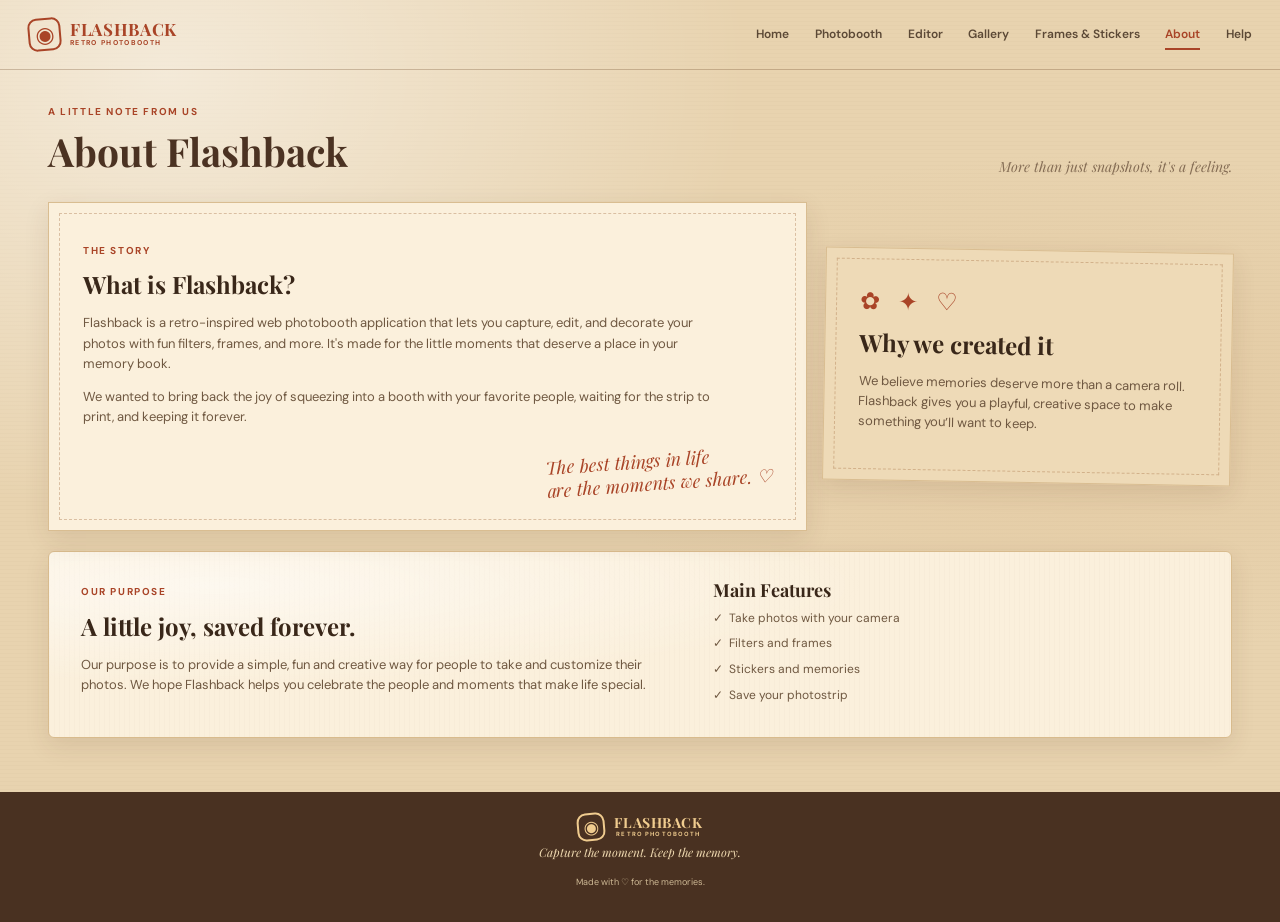
==== pages/about.html @ 4060806b "." ====
<!doctype html>
<html lang="en">
<head><meta charset="utf-8"><meta name="viewport" content="width=device-width, initial-scale=1"><meta name="theme-color" content="#f3dfbb"><title>About Flashback</title><link rel="stylesheet" href="../css/style.css"><link rel="stylesheet" href="../css/responsive.css"></head>
<body><header class="site-header"><a class="brand" href="../index.html"><span class="brand-mark">◉</span><span><strong>FLASHBACK</strong><small>RETRO PHOTOBOOTH</small></span></a><button class="menu-toggle" aria-label="Toggle navigation" aria-expanded="false">☰</button><nav class="site-nav"><a href="../index.html">Home</a><a href="photobooth.html">Photobooth</a><a href="editor.html">Editor</a><a href="gallery.html">Gallery</a><a href="frames-stickers.html">Frames &amp; Stickers</a><a class="active" href="about.html">About</a><a href="help.html">Help</a></nav></header>
<main class="page-wrap"><div class="page-title"><div><span class="eyebrow">A LITTLE NOTE FROM US</span><h1>About Flashback</h1></div><p>More than just snapshots, it's a feeling.</p></div>
  <section class="about-layout"><article class="about-paper paper-card"><span class="eyebrow">THE STORY</span><h2>What is Flashback?</h2><p>Flashback is a retro-inspired web photobooth application that lets you capture, edit, and decorate your photos with fun filters, frames, and more. It's made for the little moments that deserve a place in your memory book.</p><p>We wanted to bring back the joy of squeezing into a booth with your favorite people, waiting for the strip to print, and keeping it forever.</p><div class="handwritten">The best things in life<br>are the moments we share. ♡</div></article><article class="about-paper about-note"><span>✿ &nbsp; ✦ &nbsp; ♡</span><h2>Why we created it</h2><p>We believe memories deserve more than a camera roll. Flashback gives you a playful, creative space to make something you’ll want to keep.</p></article></section>
  <section class="paper-card purpose-card"><div><span class="eyebrow">OUR PURPOSE</span><h2>A little joy, saved forever.</h2><p>Our purpose is to provide a simple, fun and creative way for people to take and customize their photos. We hope Flashback helps you celebrate the people and moments that make life special.</p></div><div class="purpose-features"><h3>Main Features</h3><p>✓ &nbsp;Take photos with your camera</p><p>✓ &nbsp;Filters and frames</p><p>✓ &nbsp;Stickers and memories</p><p>✓ &nbsp;Save your photostrip</p></div></section>
</main><footer class="site-footer"><a class="brand brand-light" href="../index.html"><span class="brand-mark">◉</span><span><strong>FLASHBACK</strong><small>RETRO PHOTOBOOTH</small></span></a><p>Capture the moment. Keep the memory.</p><small>Made with ♡ for the memories.</small></footer><script src="../js/main.js"></script></body></html>
---- css/style.css ----
@import url('https://fonts.googleapis.com/css2?family=DM+Sans:wght@400;500;600;700&family=Playfair+Display:wght@500;600;700;800&display=swap');

:root {
  --paper: #f5e6c9;
  --paper-light: #fbf0dc;
  --paper-deep: #ead3ac;
  --ink: #392719;
  --muted: #856d55;
  --rust: #a94427;
  --rust-dark: #87341f;
  --line: #d9bd91;
  --sage: #75866c;
  --shadow: 0 8px 24px rgba(79, 49, 24, .11);
  --serif: 'Playfair Display', Georgia, serif;
  --sans: 'DM Sans', 'Segoe UI', sans-serif;
}

* { box-sizing: border-box; }
html { scroll-behavior: smooth; }
body {
  margin: 0;
  min-height: 100vh;
  color: var(--ink);
  font-family: var(--sans);
  background-color: #e8d3af;
  background-image: radial-gradient(ellipse at 13% 8%, rgba(255,255,255,.52), transparent 37%), radial-gradient(ellipse at 85% 44%, rgba(200,151,94,.15), transparent 35%), repeating-linear-gradient(0deg, rgba(116,83,49,.022) 0, rgba(116,83,49,.022) 1px, transparent 1px, transparent 4px);
  line-height: 1.55;
}
a { color: inherit; }
button, input, select { font: inherit; }
button, a { -webkit-tap-highlight-color: transparent; }
button:focus-visible, a:focus-visible, input:focus-visible, select:focus-visible, summary:focus-visible { outline: 3px solid #d07c4f; outline-offset: 3px; }
.filter-options { display: grid; grid-template-columns: repeat(4, minmax(0, 1fr)); gap: 5px; }
.filter-option { flex: 1; min-width: 0; padding: 4px; border: 1px solid transparent; border-radius: 6px; color: #705840; background: none; cursor: pointer; }
.filter-option.selected { border-color: #d9b98a; background: #f1dfbe; }
.filter-option small { display: block; font-size: 9px; }
.filter-swatch { display: block; height: 43px; border: 1px solid #c5a57a; border-radius: 5px; background: linear-gradient(145deg,#d5a77d 0 40%,#7e674e 41% 64%,#efd8aa 65%); }
.swatch-mono { filter: grayscale(1); }
.swatch-vintage { filter: sepia(.62) saturate(.75); }
.swatch-sepia { filter: sepia(1); }
.swatch-warm { filter: sepia(.24) saturate(1.2); }
.swatch-cool { filter: hue-rotate(12deg) saturate(.9); }
.swatch-faded { filter: saturate(.7) contrast(.85) brightness(1.08); }
.swatch-dramatic { filter: contrast(1.3) saturate(1.15); }
.site-header {
  min-height: 70px; max-width: 1420px; margin: 0 auto; padding: 10px 28px;
  display: flex; align-items: center; justify-content: space-between; gap: 24px;
  border-bottom: 1px solid rgba(116,81,48,.3);
}
.brand { display: inline-flex; align-items: center; gap: 9px; text-decoration: none; color: var(--rust); flex-shrink: 0; }
.brand-mark { width: 33px; height: 33px; border: 2px solid currentColor; border-radius: 9px; display: grid; place-items: center; font-size: 22px; line-height: 1; transform: rotate(-5deg); }
.brand strong { display: block; font-family: var(--serif); font-size: 17px; line-height: 1.1; letter-spacing: .04em; }
.brand small { display: block; font-size: 7px; letter-spacing: .19em; font-weight: 700; }
.site-nav { display: flex; align-items: center; gap: clamp(12px, 2vw, 28px); }
.site-nav a { position: relative; text-decoration: none; color: #5c4936; font-size: 12px; font-weight: 600; white-space: nowrap; padding: 8px 0; }
.site-nav a::after { content: ''; position: absolute; left: 0; right: 100%; bottom: 2px; height: 2px; background: var(--rust); transition: right .2s ease; }
.site-nav a:hover::after, .site-nav a.active::after { right: 0; }
.site-nav a.active { color: var(--rust); }
.menu-toggle { display: none; border: 1px solid var(--line); border-radius: 8px; background: var(--paper-light); color: var(--rust); padding: 7px 10px; cursor: pointer; }
main { max-width: 1240px; margin: 0 auto; padding: 28px 28px 54px; }
.paper-card { background-color: var(--paper-light); background-image: radial-gradient(ellipse at 14% 18%, rgba(255,255,255,.55), transparent 45%), repeating-linear-gradient(90deg, rgba(117,81,45,.022) 0, rgba(117,81,45,.022) 1px, transparent 1px, transparent 5px); border: 1px solid #d8bb8d; box-shadow: var(--shadow); }
.hero { min-height: 350px; position: relative; display: grid; grid-template-columns: 1.1fr .9fr; overflow: hidden; border-radius: 9px; padding: 45px 6.2%; }
.hero::before, .about-paper::before { content: ''; position: absolute; inset: 10px; border: 1px dashed rgba(157,99,53,.34); pointer-events: none; }
.hero-copy { position: relative; z-index: 1; align-self: center; }
.eyebrow { color: var(--rust); font-size: 10px; font-weight: 700; letter-spacing: .16em; }
.hero h1 { color: var(--rust); font: 800 clamp(42px, 6vw, 69px)/1 var(--serif); letter-spacing: -.04em; margin: 14px 0 0; }
.hero-subtitle { color: #75482e; font-family: var(--serif); font-size: 17px; font-weight: 700; letter-spacing: .16em; margin: 4px 0 17px; }
.hero-description { font: italic 19px/1.5 var(--serif); margin: 0 0 19px; }
.button-row { display: flex; gap: 10px; flex-wrap: wrap; }
.button { display: inline-flex; align-items: center; justify-content: center; gap: 7px; min-height: 38px; padding: 9px 16px; border: 1px solid transparent; border-radius: 7px; text-decoration: none; font-size: 11px; font-weight: 700; cursor: pointer; transition: transform .16s, background .16s, box-shadow .16s; }
.button:hover { transform: translateY(-1px); box-shadow: 0 4px 11px rgba(89,53,29,.16); }
.button-primary { background: var(--rust); color: #fff6e8; border-color: var(--rust); }
.button-primary:hover { background: var(--rust-dark); }
.button-outline { background: rgba(255,249,237,.66); color: var(--rust); border-color: #bd704e; }
.hero-art { position: relative; min-height: 250px; }
.booth { position: absolute; z-index: 1; height: 236px; width: 155px; right: 24%; bottom: -5px; border: 7px solid #96512c; border-radius: 10px 10px 4px 4px; background: linear-gradient(90deg,#c27b43,#efbd78 22%,#b76532 50%,#d79959 77%,#9a522c); box-shadow: 7px 8px 0 rgba(91,53,29,.22), inset 0 0 0 3px rgba(255,225,172,.42); transform: rotate(2deg); }
.booth::before { content: ''; position: absolute; top: 41px; left: 14px; right: 14px; height: 170px; background: #4d211a; border: 5px solid #6d3725; border-radius: 50% 50% 0 0 / 22% 22% 0 0; }
.booth-sign { position: absolute; z-index: 2; top: 10px; left: 13px; right: 13px; height: 22px; display: grid; place-items: center; font-size: 8px; font-weight: 800; letter-spacing: .08em; background: #edcf9e; color: #6d3823; border: 1px solid #a86c42; }
.booth-curtain { position: absolute; z-index: 3; top: 44px; left: 29px; right: 29px; bottom: 7px; background: linear-gradient(90deg,#752c21,#a3472c 20%,#6e2c22 47%,#9d4429 80%,#5e261c); clip-path: polygon(0 0,100% 0,86% 100%,14% 100%); box-shadow: inset 7px 0 6px rgba(34,11,7,.34); }
.booth-foot { position: absolute; bottom: -16px; left: 18px; right: 18px; height: 13px; background: #754326; }
.film { position: absolute; z-index: 0; height: 20px; left: 9%; right: 5%; top: 18px; border-top: 7px dotted #7a543a; border-bottom: 7px dotted #7a543a; color: #7a543a; font-size: 10px; letter-spacing: .4em; transform: rotate(-7deg); opacity: .9; }
.film-one { padding-left: 10px; }
.polaroid { position: absolute; z-index: 3; width: 75px; height: 98px; padding: 6px 6px 17px; background: #fff4df; box-shadow: 2px 4px 8px #74533666; }
.polaroid-one { left: 10%; top: 74px; transform: rotate(-13deg); }
.polaroid-two { right: 5%; top: 91px; transform: rotate(12deg); }
.photo-placeholder { height: 100%; display: grid; place-items: center; color: #9d4a32; background: linear-gradient(140deg,#d9ac72,#91765b 60%,#d9c49c); font-size: 22px; }
.polaroid-two .photo-placeholder { background: linear-gradient(140deg,#bf8056,#e8d6a5 55%,#927a54); color: #fff0ce; }
.hand-note { position: absolute; right: 0; bottom: 15px; z-index: 3; color: var(--rust); font: italic 14px/1.2 var(--serif); transform: rotate(9deg); }
.flower-mark { position: absolute; top: 40px; right: 8%; color: #c55b3b; font-size: 32px; }
.sparkle { position: absolute; color: #b45b37; font-size: 26px; }
.sparkle-a { top: 53px; left: 25%; }
.hero-stamp { position: absolute; right: 25px; top: 20px; width: 43px; height: 43px; border: 1px dashed #a8623f; border-radius: 50%; color: var(--rust); text-align: center; padding-top: 7px; font-size: 8px; line-height: 1.2; transform: rotate(12deg); }
.section-block { padding: 37px 0 31px; }
.section-heading { text-align: center; margin: 0 auto 21px; }
.section-heading h2, .page-title h1 { font: 700 28px/1.2 var(--serif); margin: 5px 0; color: #4b3222; }
.heading-flourish { color: #bd7650; font-size: 15px; }
.feature-grid { display: grid; grid-template-columns: repeat(5, 1fr); gap: 13px; }
.feature-card { min-height: 136px; padding: 18px 12px; text-align: center; text-decoration: none; background: rgba(255,246,225,.66); border: 1px solid #d7ba8d; border-radius: 8px; transition: transform .18s, box-shadow .18s; }
.feature-card:hover { transform: translateY(-3px); box-shadow: var(--shadow); }
.feature-icon { display: grid; place-items: center; margin: 0 auto 7px; width: 38px; height: 38px; border: 1px solid #d6a978; border-radius: 50%; background: #f4dfbc; font-size: 20px; color: var(--rust); }
.feature-card h3 { margin: 0; font: 700 15px var(--serif); }
.feature-card p { max-width: 145px; margin: 5px auto 0; font-size: 11px; color: var(--muted); line-height: 1.4; }
.how-section { padding: 24px 25px 26px; border-radius: 9px; }
.how-section .section-heading { margin-bottom: 13px; }
.steps-grid { display: grid; grid-template-columns: repeat(5, 1fr); gap: 8px; text-align: center; }
.step { position: relative; padding: 8px; }
.step > span { display: grid; place-items: center; width: 36px; height: 36px; margin: 0 auto 5px; border-radius: 50%; background: #eddbb9; color: var(--rust); font-size: 20px; }
.step b { position: absolute; top: 0; left: calc(50% + 13px); color: #ae5735; font-size: 11px; }
.step h3 { margin: 4px 0; font: 700 13px var(--serif); }
.step p { margin: 0; color: var(--muted); font-size: 10px; }
.site-footer { min-height: 130px; background: #493121; color: #eed8af; text-align: center; padding: 21px 20px; }
.brand-light { color: #f0cc8f; }
.brand-light .brand-mark { width: 28px; height: 28px; font-size: 18px; }
.brand-light strong { font-size: 14px; }
.brand-light small { font-size: 6px; }
.site-footer > p { margin: 3px 0 8px; font: italic 12px var(--serif); }
.site-footer > small { color: #cdb894; font-size: 9px; }
.footer-links { display: flex; gap: 18px; justify-content: center; margin-bottom: 5px; }
.footer-links a { color: #e7cda1; font-size: 10px; text-decoration: none; }
.page-wrap { min-height: calc(100vh - 210px); }
.page-title { display: flex; justify-content: space-between; align-items: end; gap: 20px; margin: 0 0 22px; }
.page-title h1 { font-size: clamp(28px,4vw,39px); }
.page-title > p { color: var(--muted); font: italic 14px var(--serif); margin: 0 0 4px; }
.title-sparkle { color: #b65839; font-size: .65em; vertical-align: top; }
.field-hint { margin: 4px 0 0; color: var(--muted); font-size: 10px; }
.about-layout { display: grid; grid-template-columns: 1.3fr .7fr; gap: 17px; }
.about-paper { position: relative; padding: 34px; border: 1px solid var(--line); background: var(--paper-light); box-shadow: var(--shadow); }
.about-paper > * { position: relative; }
.about-paper h2, .purpose-card h2, .help-steps h2, .faq-paper h2 { font: 700 24px var(--serif); margin: 7px 0 12px; }
.about-paper p, .purpose-card p { max-width: 630px; color: #6f5841; font-size: 13px; }
.handwritten { margin: 22px 0 0 auto; width: fit-content; color: var(--rust); font: italic 18px/1.3 var(--serif); transform: rotate(-4deg); }
.about-note { background: #eedab7; transform: rotate(1deg); align-self: center; }
.about-note > span { color: var(--rust); font-size: 24px; }
.purpose-card { margin-top: 20px; padding: 26px 32px; display: grid; grid-template-columns: 1fr .8fr; gap: 25px; border-radius: 6px; }
.purpose-card h3 { margin: 0; font: 700 18px var(--serif); }
.purpose-card .purpose-features p { margin: 7px 0; font-size: 12px; }
.help-layout { display: grid; grid-template-columns: 1.05fr .95fr; align-items: start; gap: 18px; }
.help-steps, .faq-paper { padding: 28px; border-radius: 7px; }
.help-steps ol { list-style: none; padding: 0; margin: 18px 0 0; }
.help-steps li { display: flex; gap: 13px; align-items: flex-start; padding: 10px 0; border-top: 1px dashed #d9bd91; }
.help-steps li > span { display: grid; flex: 0 0 27px; height: 27px; place-items: center; border-radius: 50%; background: var(--rust); color: white; font-weight: 700; }
.help-steps li h3 { margin: 0; font: 700 15px var(--serif); }
.help-steps li p { margin: 3px 0 0; font-size: 11px; color: var(--muted); }
.faq-paper details { padding: 11px 0; border-top: 1px solid #ddc5a0; font-size: 12px; }
.faq-paper summary { font-weight: 600; cursor: pointer; list-style: none; }
.faq-paper summary::-webkit-details-marker { display: none; }
.faq-paper summary::after { content: '+'; float: right; color: var(--rust); font-size: 17px; line-height: 1; }
.faq-paper details[open] summary::after { content: '−'; }
.faq-paper details p { margin: 8px 0 0; color: var(--muted); font-size: 11px; }
.faq-button { width: 100%; margin-top: 14px; }
.catalog-layout { display: grid; grid-template-columns: 180px minmax(0,1fr); gap: 17px; padding: 19px; border-radius: 8px; }
.catalog-sidebar { padding: 12px 9px; border-right: 1px solid #ddc5a0; }
.catalog-sidebar h2 { margin: 0 0 9px; font: 700 17px var(--serif); }
.catalog-tab { display: flex; justify-content: space-between; margin: 4px 0; padding: 8px; border-radius: 5px; color: #674d34; text-decoration: none; font-size: 11px; }
.catalog-tab.active, .catalog-tab:hover { background: #ecd6ae; color: var(--rust); }
.catalog-tab span { color: #987c5d; }
.catalog-content { min-width: 0; }
.catalog-section { padding: 4px 0 22px; }.catalog-section + .catalog-section { padding-top: 15px; border-top: 1px dashed #d8bd93; }
.catalog-section-title { display: flex; justify-content: space-between; align-items: center; gap: 12px; margin-bottom: 12px; }
.catalog-section-title h2 { margin: 0; font: 700 20px var(--serif); }.catalog-section-title p { margin: 2px 0 0; color: var(--muted); font-size: 10px; }.catalog-section-title > a { color: var(--rust); font-size: 10px; font-weight: 700; text-decoration: none; }
.catalog-grid { display: grid; grid-template-columns: repeat(3,minmax(0,1fr)); gap: 12px; }
.catalog-item { text-align: center; min-width: 0; }.catalog-item h3 { margin: 7px 0; font: 700 12px var(--serif); }.catalog-item .button { min-height: 28px; padding: 5px 9px; font-size: 9px; }
.frame-pink { --frame-color: #e986ad; }
.frame-blue { --frame-color: #5b9bd5; }
.frame-burgundy { --frame-color: #842d48; }
.frame-lavender { --frame-color: #9b7bb8; }
.frame-sage { --frame-color: #71866b; }
.frame-yellow { --frame-color: #d9af45; }
.frame-peach { --frame-color: #e99479; }
.frame-teal { --frame-color: #368d8d; }
.frame-navy { --frame-color: #30456d; }
.frame-black { --frame-color: #242424; }
.frame-cream { --frame-color: #e8d6b8; }
.frame-red { --frame-color: #c34b4b; }
.frame-preview { height: 152px; display: grid; place-items: center; padding: 15px; background: #f6e9d1; border: 1px solid #caa87a; box-shadow: 0 3px 7px #59402726; }
.frame-preview[class*="frame-"] { border: 8px solid var(--frame-color); background: var(--frame-color); box-shadow: none; }
.frame-preview > div { width: 100%; height: 100%; display: grid; place-items: center; background: linear-gradient(145deg,#d3a77c,#85725b 60%,#e5d2a7); color: #fff1d6; font: italic 11px/1.2 var(--serif); }
.frame-preview-dark { background: #322820; border: 7px solid #e8d6b6; }.frame-preview-pink { background: #d99c87; border: 6px solid #faebd5; }.frame-preview-vintage { background: #b97848; border: 5px dotted #f3dfb8; }.frame-preview-sage { background: #79826c; border: 6px solid #f4e4c4; }.frame-preview-ochre { background: #c19a56; border: 6px solid #f4e4c4; }
.frame-preview-purple { background: #7950a5; border: 6px solid #eadcf5; }.frame-preview-blue { background: #3976bb; border: 6px solid #dceafa; }.frame-preview-burgundy { background: #7f263d; border: 6px solid #f2dce1; }
.sticker-preview { display: grid; place-items: center; height: 95px; border: 1px dashed #d0ae7f; border-radius: 7px; background: #f6e6c8; color: #b44732; font-size: 48px; text-shadow: 1px 2px 0 #e6b984; }
.star-sticker { color: #bd842c; }.flower-sticker, .daisy-sticker { color: #c7593d; }.smile-sticker { color: #d59a30; }.bow-sticker { color: #bd574b; }
.pink-flower-sticker, .pink-heart-sticker, .ice-cream-sticker { font-family: 'Segoe UI Emoji', 'Apple Color Emoji', sans-serif; text-shadow: none; }
.sr-only { position: absolute; width: 1px; height: 1px; padding: 0; margin: -1px; overflow: hidden; clip: rect(0,0,0,0); white-space: nowrap; border: 0; }
---- css/responsive.css ----
@media (max-width: 900px) {
  .site-header { gap: 12px; padding-inline: 19px; }
  .site-nav { gap: 12px; }.site-nav a { font-size: 10px; }
  main { padding-inline: 20px; }
  .booth-workspace { grid-template-columns: minmax(235px, .8fr) minmax(0, 1.2fr); gap: 14px; }
  .gallery-grid { grid-template-columns: repeat(3, minmax(0,1fr)); }
  .editor-layout { grid-template-columns: minmax(0,1fr) minmax(305px,.9fr); gap: 13px; }
}
@media (max-width: 700px) {
  .site-header { position: relative; min-height: 62px; padding: 9px 16px; }
  .menu-toggle { display: block; }
  .site-nav { display: none; position: absolute; z-index: 10; top: calc(100% - 1px); left: 0; right: 0; padding: 10px 17px 15px; background: #f5e6c9; border-bottom: 1px solid #d2b58a; box-shadow: 0 8px 12px #54391d1e; flex-wrap: wrap; gap: 6px 18px; }
  .site-nav.open { display: flex; }
  .site-nav a { font-size: 11px; }
  main { padding: 21px 15px 38px; }
  .hero { min-height: 300px; grid-template-columns: 1fr .8fr; padding: 30px 5%; }
  .hero h1 { font-size: clamp(37px, 9vw, 55px); }
  .hero-subtitle { font-size: 13px; }.hero-description { font-size: 16px; }
  .hero-art { transform: scale(.84); transform-origin: center; margin: -15px -22px; }
  .hero-stamp { display: none; }
  .feature-grid { grid-template-columns: repeat(3, 1fr); }.feature-card { min-height: 125px; }
  .steps-grid { grid-template-columns: repeat(3, 1fr); row-gap: 14px; }
  .page-title { align-items: start; flex-direction: column; gap: 3px; }
  .page-title > p { margin: 0; }
  .booth-workspace { grid-template-columns: 1fr; }
  .capture-column { grid-row: 1; }
  .control-panel { display: grid; grid-template-columns: repeat(2, 1fr); gap: 0 14px; }
  .booth-actions { align-self: center; }
  .camera-shell { min-height: 280px; }
  #camera-video { height: min(60vw, 340px); min-height: 220px; }
  .camera-placeholder { min-height: 220px; }
  .editor-layout { grid-template-columns: 1fr; }
  .editor-canvas { position: relative; top: auto; }
  .editor-canvas-inner { min-height: 360px; max-height: 58vh; }
  .about-layout, .help-layout { grid-template-columns: 1fr; }
  .about-note { transform: none; }
  .catalog-layout { grid-template-columns: 1fr !important; }
  .catalog-sidebar { display: flex; align-items: center; gap: 7px; flex-wrap: wrap; }
  .catalog-sidebar h2, .catalog-sidebar .field-hint { display: none; }
  .catalog-tab { flex: 1; }
}
@media (max-width: 470px) {
  .brand strong { font-size: 15px; }.brand-mark { width: 29px; height: 29px; }
  .hero { display: block; padding: 28px 7%; }.hero-copy { max-width: 72%; }.hero-art { position: absolute; inset: 0 0 0 30%; transform: scale(.71); transform-origin: right center; pointer-events: none; }.hero-art .polaroid, .hero-art .hand-note { display: none; }
  .hero h1 { font-size: 41px; }.hero-description { font-size: 15px; }.button { padding-inline: 11px; font-size: 10px; }
  .feature-grid { grid-template-columns: repeat(2, 1fr); gap: 9px; }.feature-card { min-height: 117px; }
  .steps-grid { grid-template-columns: repeat(2, 1fr); }
  .how-section { padding: 19px 12px; }
  .control-panel { padding: 15px 12px; gap: 0 9px; }
  .control-group h2 { font-size: 12px; }.layout-options, .filter-options { gap: 3px; }
  .booth-actions { grid-column: 1/-1; }.booth-actions .button { font-size: 10px; }
  .camera-shell { padding-inline: 9px; }.camera-placeholder { inset-inline: 9px; }
  .strip-buttons { flex-wrap: wrap; }
  .gallery-heading h1 { font-size: 29px; }.gallery-camera { width: 42px; height: 42px; font-size: 19px; }
  .gallery-toolbar { flex-wrap: wrap; }.search-box { flex-basis: 100%; }.photo-count { margin-left: auto; }
  .gallery-grid { grid-template-columns: repeat(2, minmax(0,1fr)); gap: 11px; }.memory-image { height: 142px; }
  .about-paper, .help-steps, .faq-paper { padding: 21px; }.purpose-card { grid-template-columns: 1fr; padding: 22px; }
  .catalog-content { padding: 14px !important; }.catalog-grid { grid-template-columns: repeat(2,minmax(0,1fr)) !important; }.frame-preview { height: 125px !important; }
  .editor-canvas-inner { min-height: 300px; }
  .editor-actions .button { font-size: 8px; }
}
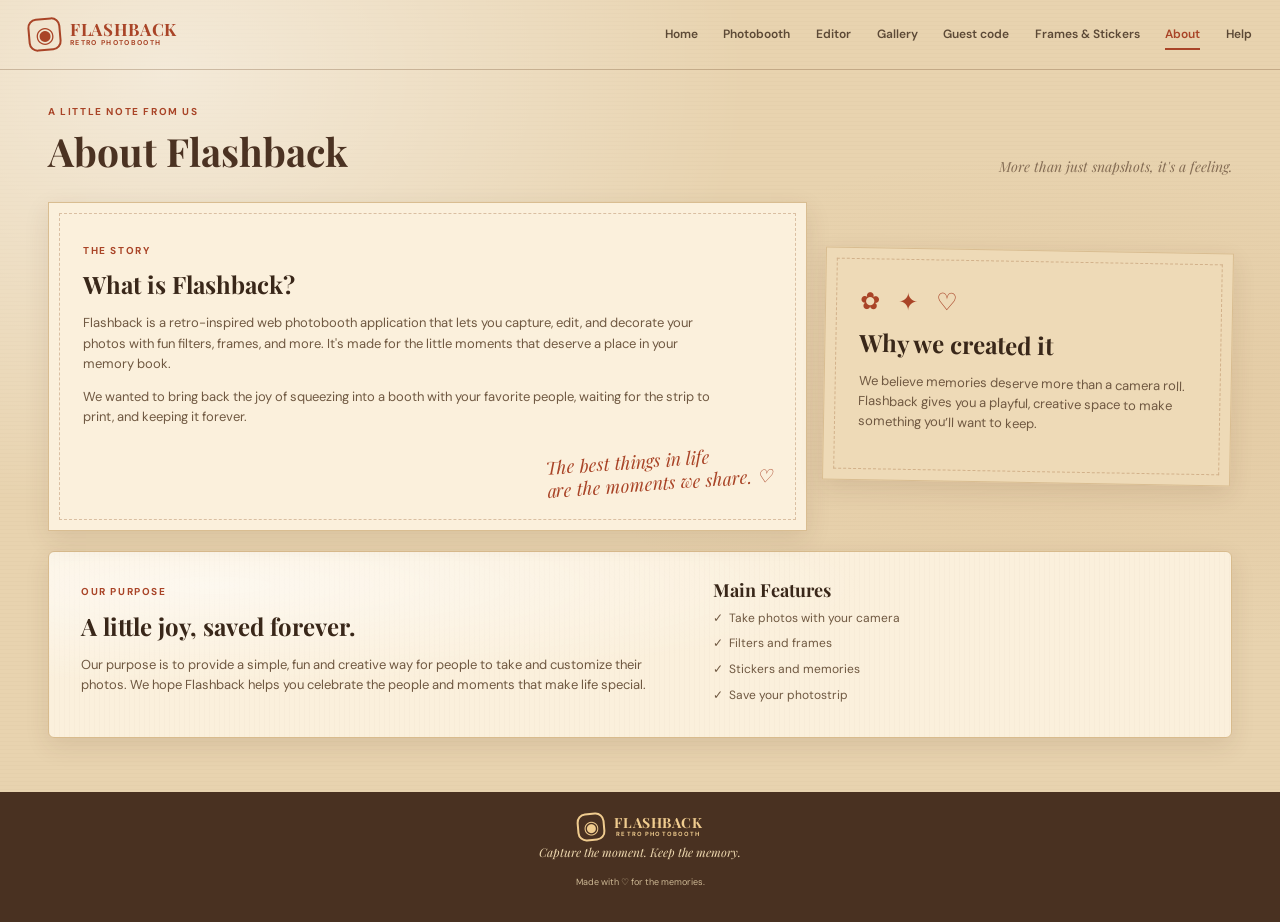
==== commit 28c0d3ec: "." ====
--- a/pages/about.html
+++ b/pages/about.html
@@ -1,7 +1,7 @@
 <!doctype html>
 <html lang="en">
 <head><meta charset="utf-8"><meta name="viewport" content="width=device-width, initial-scale=1"><meta name="theme-color" content="#f3dfbb"><title>About Flashback</title><link rel="stylesheet" href="../css/style.css"><link rel="stylesheet" href="../css/responsive.css"></head>
-<body><header class="site-header"><a class="brand" href="../index.html"><span class="brand-mark">◉</span><span><strong>FLASHBACK</strong><small>RETRO PHOTOBOOTH</small></span></a><button class="menu-toggle" aria-label="Toggle navigation" aria-expanded="false">☰</button><nav class="site-nav"><a href="../index.html">Home</a><a href="photobooth.html">Photobooth</a><a href="editor.html">Editor</a><a href="gallery.html">Gallery</a><a href="frames-stickers.html">Frames &amp; Stickers</a><a class="active" href="about.html">About</a><a href="help.html">Help</a></nav></header>
+<body><header class="site-header"><a class="brand" href="../index.html"><span class="brand-mark">◉</span><span><strong>FLASHBACK</strong><small>RETRO PHOTOBOOTH</small></span></a><button class="menu-toggle" aria-label="Toggle navigation" aria-expanded="false">☰</button><nav class="site-nav"><a href="../index.html">Home</a><a href="photobooth.html">Photobooth</a><a href="editor.html">Editor</a><a href="gallery.html">Gallery</a><a href="access.html">Guest code</a><a href="frames-stickers.html">Frames &amp; Stickers</a><a class="active" href="about.html">About</a><a href="help.html">Help</a></nav></header>
 <main class="page-wrap"><div class="page-title"><div><span class="eyebrow">A LITTLE NOTE FROM US</span><h1>About Flashback</h1></div><p>More than just snapshots, it's a feeling.</p></div>
   <section class="about-layout"><article class="about-paper paper-card"><span class="eyebrow">THE STORY</span><h2>What is Flashback?</h2><p>Flashback is a retro-inspired web photobooth application that lets you capture, edit, and decorate your photos with fun filters, frames, and more. It's made for the little moments that deserve a place in your memory book.</p><p>We wanted to bring back the joy of squeezing into a booth with your favorite people, waiting for the strip to print, and keeping it forever.</p><div class="handwritten">The best things in life<br>are the moments we share. ♡</div></article><article class="about-paper about-note"><span>✿ &nbsp; ✦ &nbsp; ♡</span><h2>Why we created it</h2><p>We believe memories deserve more than a camera roll. Flashback gives you a playful, creative space to make something you’ll want to keep.</p></article></section>
   <section class="paper-card purpose-card"><div><span class="eyebrow">OUR PURPOSE</span><h2>A little joy, saved forever.</h2><p>Our purpose is to provide a simple, fun and creative way for people to take and customize their photos. We hope Flashback helps you celebrate the people and moments that make life special.</p></div><div class="purpose-features"><h3>Main Features</h3><p>✓ &nbsp;Take photos with your camera</p><p>✓ &nbsp;Filters and frames</p><p>✓ &nbsp;Stickers and memories</p><p>✓ &nbsp;Save your photostrip</p></div></section>
--- a/css/style.css
+++ b/css/style.css
@@ -72,6 +72,9 @@
 .button-primary { background: var(--rust); color: #fff6e8; border-color: var(--rust); }
 .button-primary:hover { background: var(--rust-dark); }
 .button-outline { background: rgba(255,249,237,.66); color: var(--rust); border-color: #bd704e; }
+.access-code-result { margin-top: 12px; padding: 13px; border: 1px dashed #c68d64; border-radius: 7px; background: #fff8eb; text-align: center; }
+.access-code-result > strong, .share-access-code { display: block; margin: 5px 0; color: var(--rust); font: 800 24px/1.3 var(--sans); letter-spacing: .12em; overflow-wrap: anywhere; }
+.access-code-result p { margin: 4px 0 9px; color: var(--muted); font-size: 11px; }
 .hero-art { position: relative; min-height: 250px; }
 .booth { position: absolute; z-index: 1; height: 236px; width: 155px; right: 24%; bottom: -5px; border: 7px solid #96512c; border-radius: 10px 10px 4px 4px; background: linear-gradient(90deg,#c27b43,#efbd78 22%,#b76532 50%,#d79959 77%,#9a522c); box-shadow: 7px 8px 0 rgba(91,53,29,.22), inset 0 0 0 3px rgba(255,225,172,.42); transform: rotate(2deg); }
 .booth::before { content: ''; position: absolute; top: 41px; left: 14px; right: 14px; height: 170px; background: #4d211a; border: 5px solid #6d3725; border-radius: 50% 50% 0 0 / 22% 22% 0 0; }
